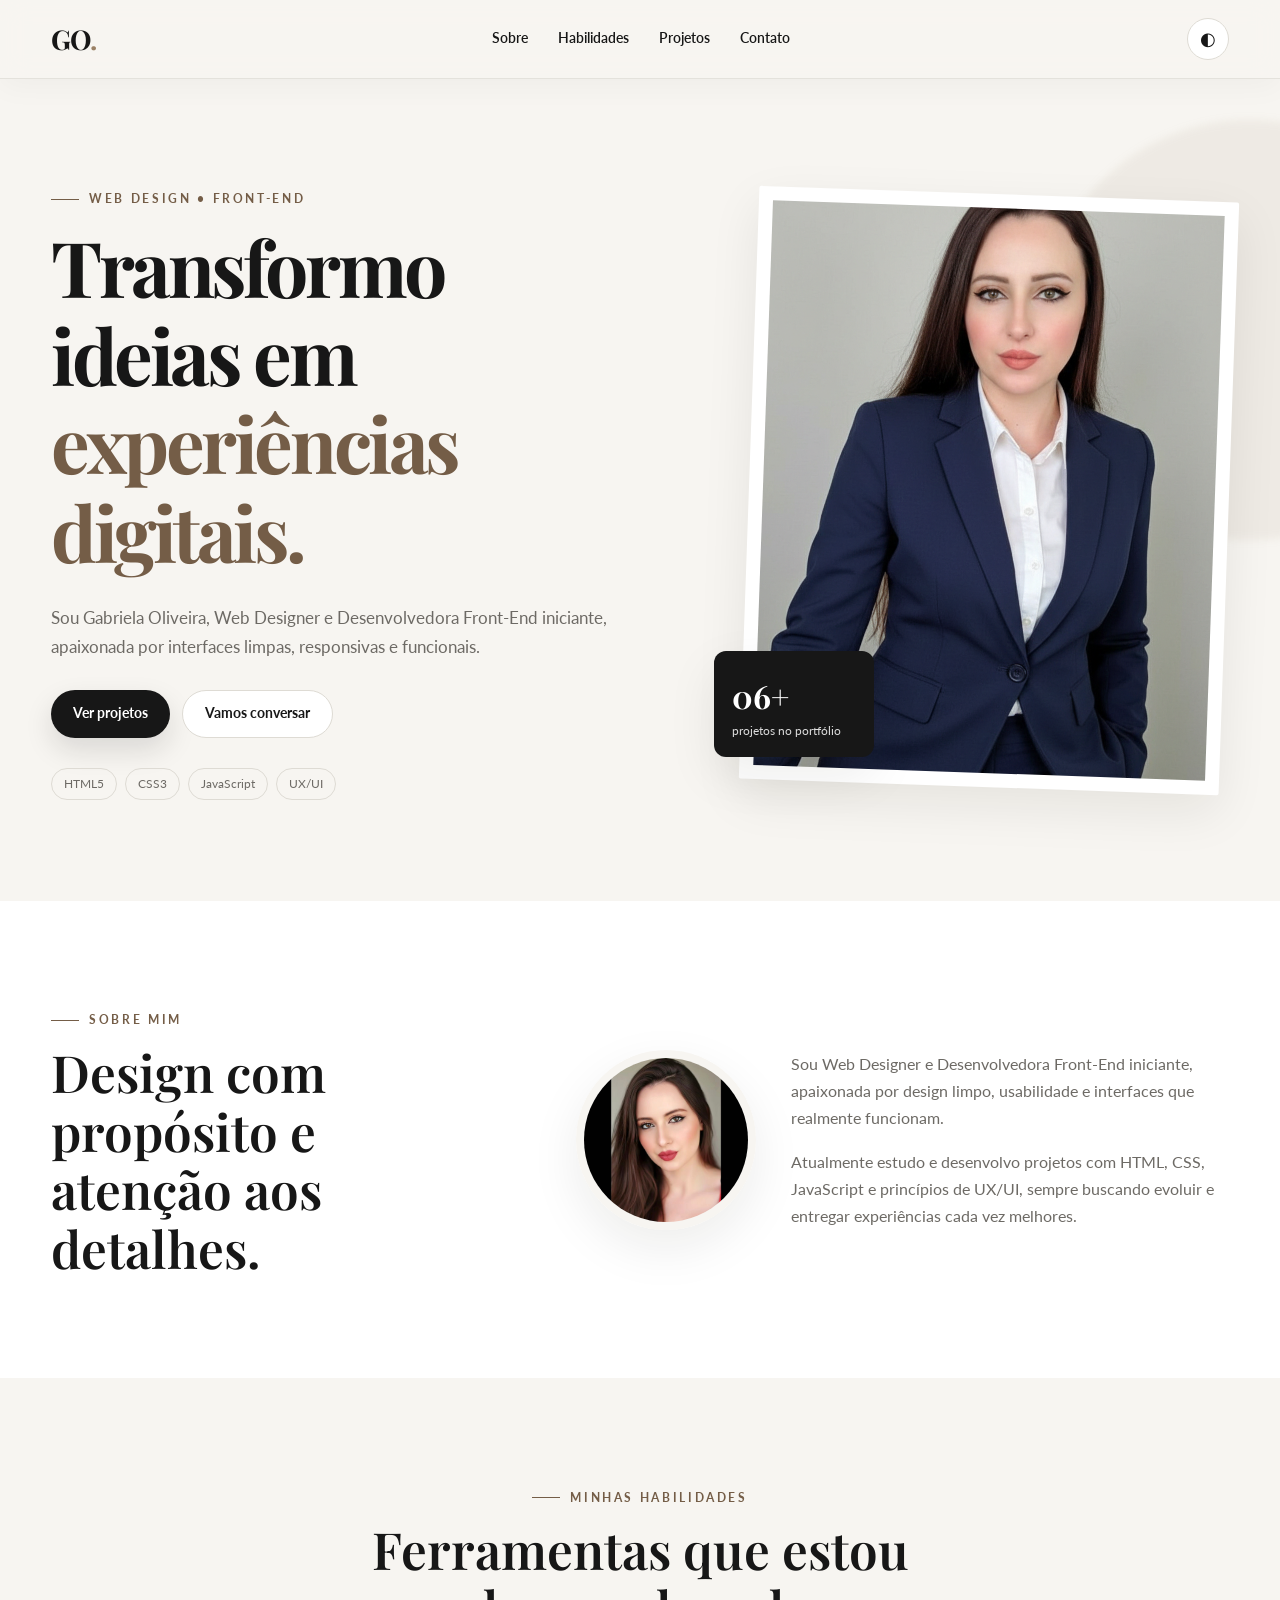
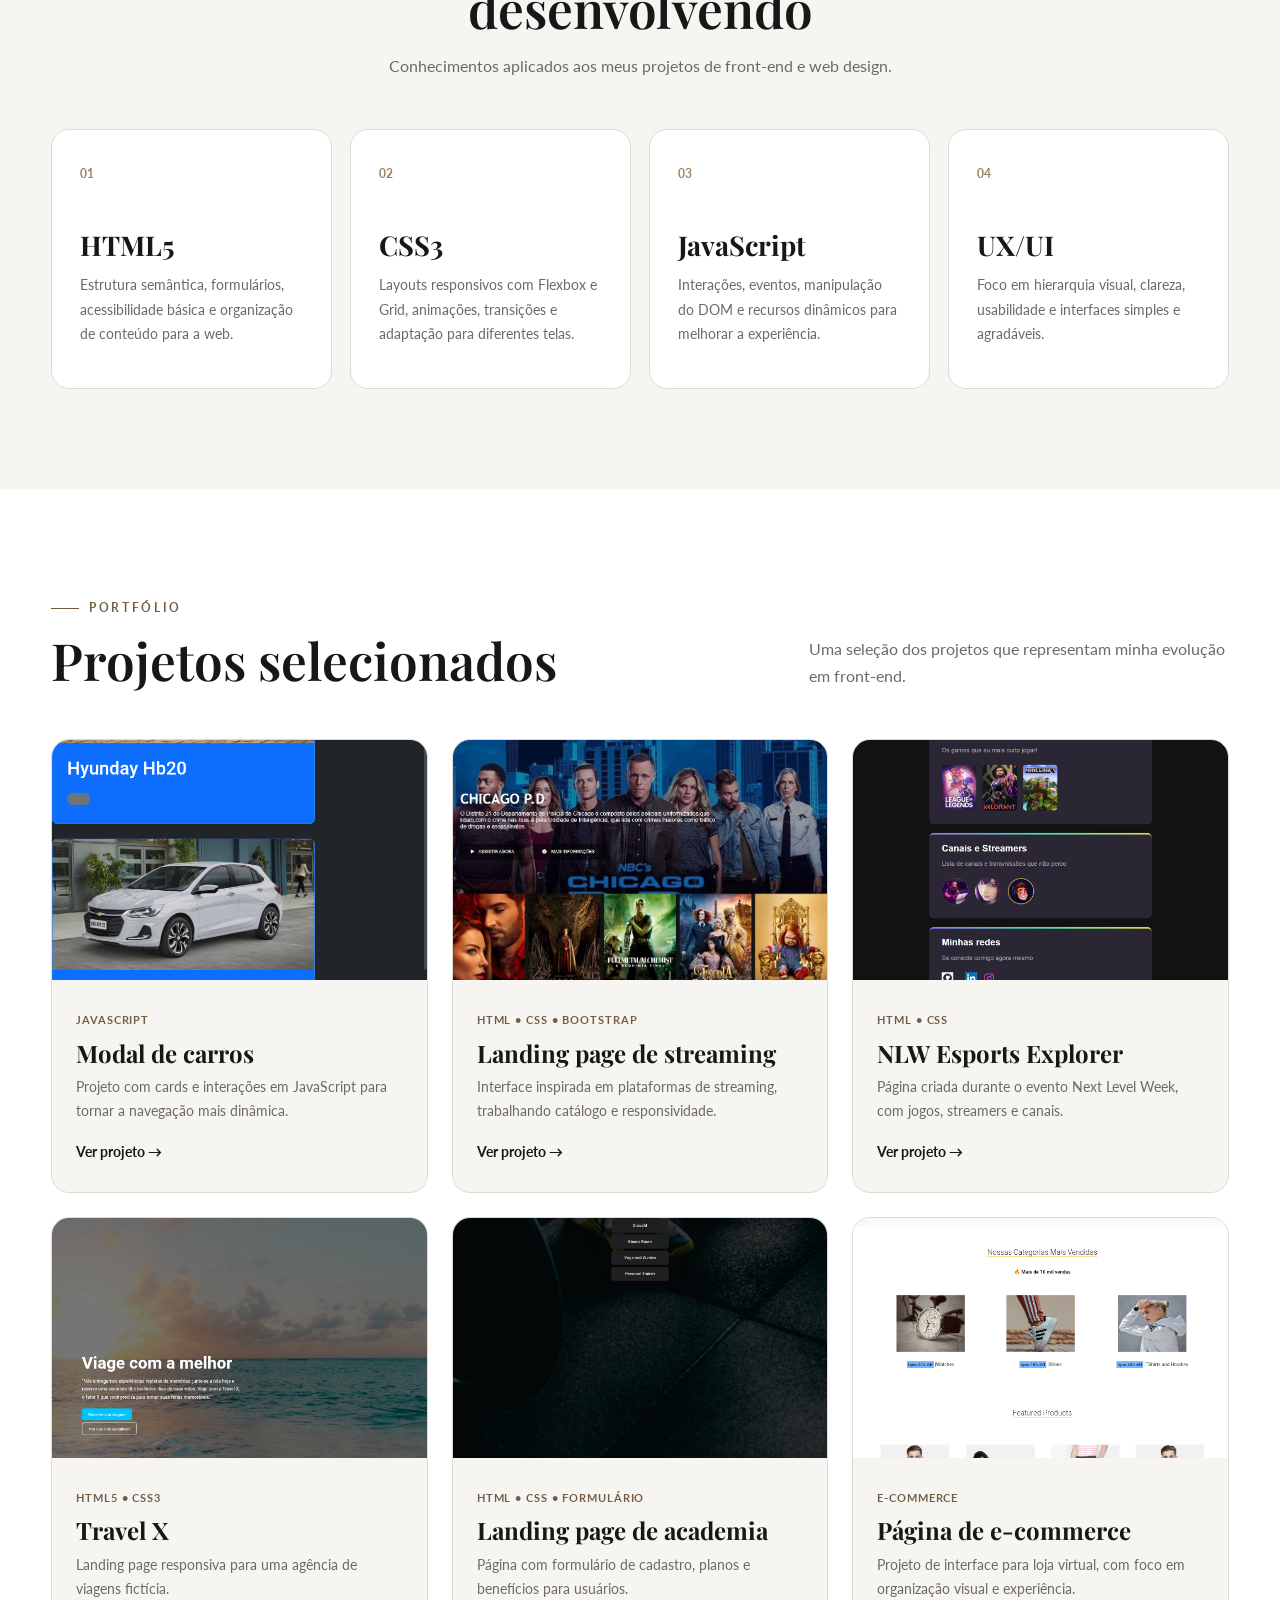
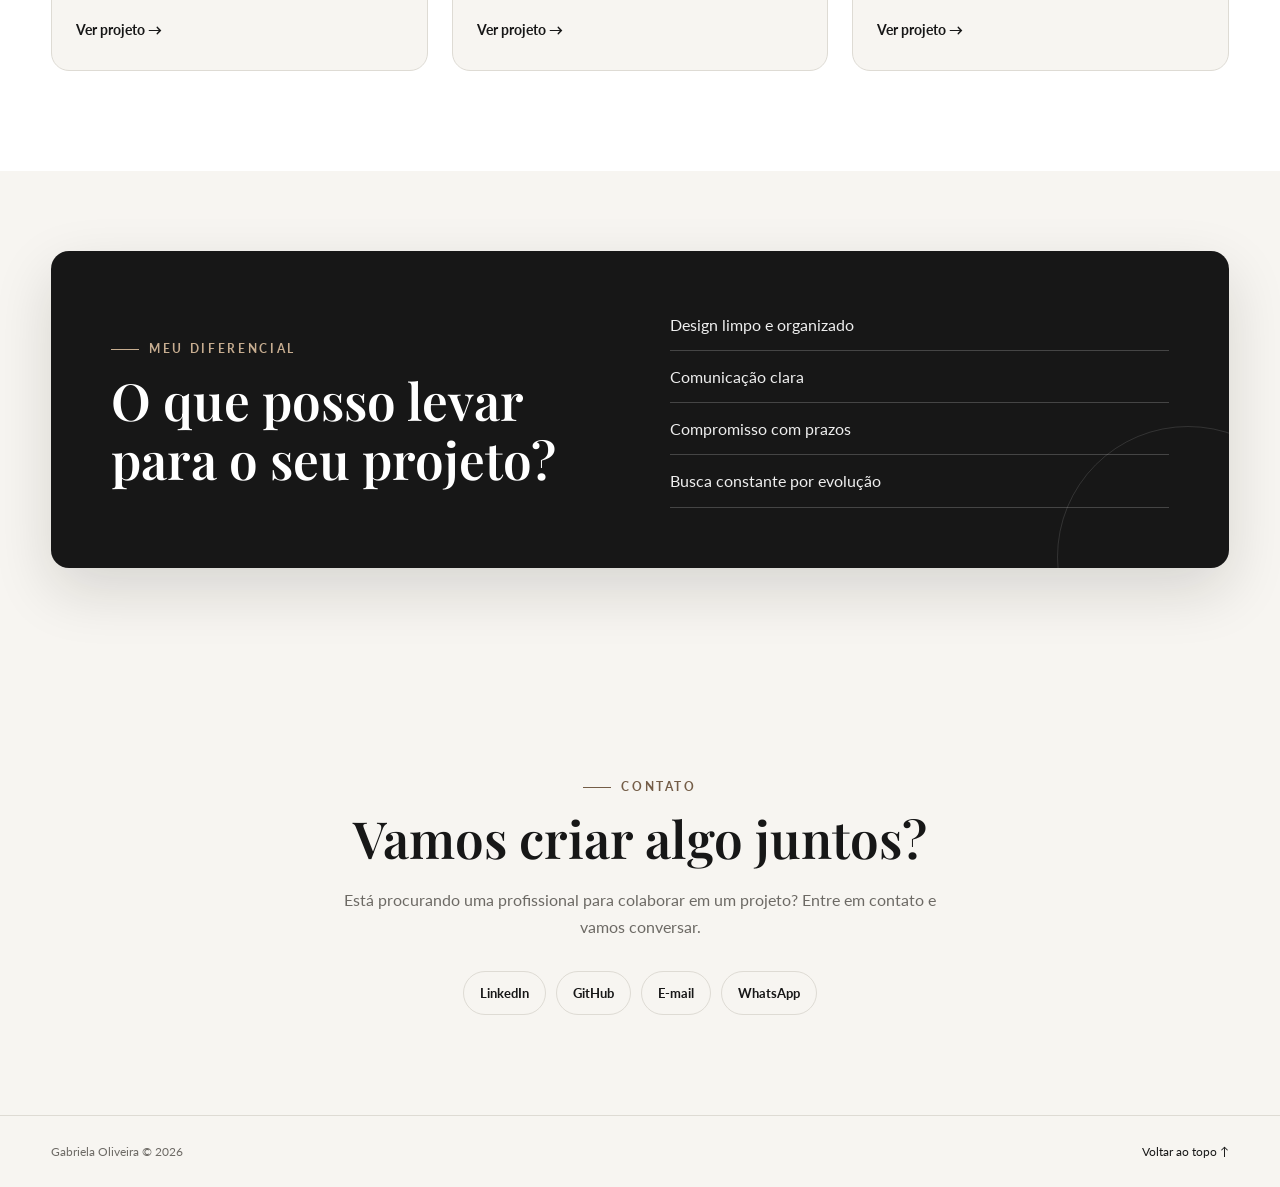
==== index.html @ 7f7e09fd "Add files via upload" ====
<!DOCTYPE html>
<html lang="pt-BR">
<head>
  <meta charset="UTF-8">
  <meta name="viewport" content="width=device-width, initial-scale=1.0">
  <meta name="description" content="Portfólio de Gabriela Oliveira — Web Designer e Desenvolvedora Front-End.">
  <title>Gabriela Oliveira | Web Designer & Front-End</title>

  <link rel="preconnect" href="https://fonts.googleapis.com">
  <link rel="preconnect" href="https://fonts.gstatic.com" crossorigin>
  <link href="https://fonts.googleapis.com/css2?family=Lato:wght@300;400;500;600;700&family=Playfair+Display:wght@500;600;700&display=swap" rel="stylesheet">

  <link rel="stylesheet" href="style_final.css">
</head>

<body>
  <header class="header">
    <div class="container nav-wrapper">
      <a class="logo" href="#inicio" aria-label="Gabriela Oliveira - início">GO<span>.</span></a>

      <nav class="nav" aria-label="Navegação principal">
        <a href="#sobre">Sobre</a>
        <a href="#habilidades">Habilidades</a>
        <a href="#projetos">Projetos</a>
        <a href="#contato">Contato</a>
      </nav>

      <button class="theme-toggle" id="themeToggle" type="button" aria-label="Ativar modo escuro" title="Alternar tema">
        ◐
      </button>
    </div>
  </header>

  <main id="inicio">
    <section class="hero section">
      <div class="container hero-grid">
        <div class="hero-content">
          <p class="eyebrow">WEB DESIGN • FRONT-END</p>
          <h1>Transformo ideias em <span>experiências digitais.</span></h1>
          <p class="hero-description">
            Sou Gabriela Oliveira, Web Designer e Desenvolvedora Front-End iniciante,
            apaixonada por interfaces limpas, responsivas e funcionais.
          </p>

          <div class="hero-actions">
            <a class="button button-primary" href="#projetos">Ver projetos</a>
            <a class="button button-secondary" href="#contato">Vamos conversar</a>
          </div>

          <div class="hero-tags" aria-label="Tecnologias">
            <span>HTML5</span>
            <span>CSS3</span>
            <span>JavaScript</span>
            <span>UX/UI</span>
          </div>
        </div>

        <div class="hero-visual">
          <div class="portrait-frame">
            <img src="src/minhaimagem.png" alt="Gabriela Oliveira" class="hero-photo" loading="eager">
          </div>
          <div class="floating-card">
            <strong>06+</strong>
            <span>projetos no portfólio</span>
          </div>
        </div>
      </div>
    </section>

    <section class="section about" id="sobre">
      <div class="container about-grid">
        <div class="section-heading">
          <p class="eyebrow">SOBRE MIM</p>
          <h2>Design com propósito e atenção aos detalhes.</h2>
        </div>

        <div class="about-content">
          <img src="src/IMG_20260703_221504.jpg" class="profile-photo" alt="Gabriela Oliveira" loading="lazy">
          <div>
            <p>
              Sou Web Designer e Desenvolvedora Front-End iniciante, apaixonada por
              design limpo, usabilidade e interfaces que realmente funcionam.
            </p>
            <p>
              Atualmente estudo e desenvolvo projetos com HTML, CSS, JavaScript e
              princípios de UX/UI, sempre buscando evoluir e entregar experiências
              cada vez melhores.
            </p>
          </div>
        </div>
      </div>
    </section>

    <section class="section skills" id="habilidades">
      <div class="container">
        <div class="section-heading centered">
          <p class="eyebrow">MINHAS HABILIDADES</p>
          <h2>Ferramentas que estou desenvolvendo</h2>
          <p>Conhecimentos aplicados aos meus projetos de front-end e web design.</p>
        </div>

        <div class="skills-grid">
          <article class="skill-card">
            <span class="skill-number">01</span>
            <h3>HTML5</h3>
            <p>Estrutura semântica, formulários, acessibilidade básica e organização de conteúdo para a web.</p>
          </article>

          <article class="skill-card">
            <span class="skill-number">02</span>
            <h3>CSS3</h3>
            <p>Layouts responsivos com Flexbox e Grid, animações, transições e adaptação para diferentes telas.</p>
          </article>

          <article class="skill-card">
            <span class="skill-number">03</span>
            <h3>JavaScript</h3>
            <p>Interações, eventos, manipulação do DOM e recursos dinâmicos para melhorar a experiência.</p>
          </article>

          <article class="skill-card">
            <span class="skill-number">04</span>
            <h3>UX/UI</h3>
            <p>Foco em hierarquia visual, clareza, usabilidade e interfaces simples e agradáveis.</p>
          </article>
        </div>
      </div>
    </section>

    <section class="section projects" id="projetos">
      <div class="container">
        <div class="section-heading projects-heading">
          <div>
            <p class="eyebrow">PORTFÓLIO</p>
            <h2>Projetos selecionados</h2>
          </div>
          <p>Uma seleção dos projetos que representam minha evolução em front-end.</p>
        </div>

        <div class="projects-grid">
          <article class="project-card">
            <img src="src/Gallery_1770835090749.png" alt="Projeto modal de carros">
            <div class="project-content">
              <span>JavaScript</span>
              <h3>Modal de carros</h3>
              <p>Projeto com cards e interações em JavaScript para tornar a navegação mais dinâmica.</p>
              <a href="#" class="project-link">Ver projeto →</a>
            </div>
          </article>

          <article class="project-card">
            <img src="src/212792356-11407a22-7e9b-4699-93a1-f3133e4e27be.jpeg" alt="Projeto inspirado na interface da Netflix">
            <div class="project-content">
              <span>HTML • CSS • Bootstrap</span>
              <h3>Landing page de streaming</h3>
              <p>Interface inspirada em plataformas de streaming, trabalhando catálogo e responsividade.</p>
              <a href="#" class="project-link">Ver projeto →</a>
            </div>
          </article>

          <article class="project-card">
            <img src="src/preview.png" alt="Projeto NLW Esports Explorer">
            <div class="project-content">
              <span>HTML • CSS</span>
              <h3>NLW Esports Explorer</h3>
              <p>Página criada durante o evento Next Level Week, com jogos, streamers e canais.</p>
              <a href="https://gabi-oli.github.io/nlw-esports-explorer/" target="_blank" rel="noopener noreferrer" class="project-link">Ver projeto →</a>
            </div>
          </article>

          <article class="project-card">
            <img src="src/Imagens/Preview.png" alt="Projeto Travel X">
            <div class="project-content">
              <span>HTML5 • CSS3</span>
              <h3>Travel X</h3>
              <p>Landing page responsiva para uma agência de viagens fictícia.</p>
              <a href="#" target="_blank" rel="noopener noreferrer" class="project-link">Ver projeto →</a>
            </div>
          </article>

          <article class="project-card">
            <img src="src/Imagens/Gym.png" alt="Projeto de academia">
            <div class="project-content">
              <span>HTML • CSS • Formulário</span>
              <h3>Landing page de academia</h3>
              <p>Página com formulário de cadastro, planos e benefícios para usuários.</p>
              <a href="https://gabi-oli.github.io/Formul-rio---Gym/" target="_blank" rel="noopener noreferrer" class="project-link">Ver projeto →</a>
            </div>
          </article>

          <article class="project-card">
            <img src="src/preview2.jpg.png" alt="Projeto de e-commerce">
            <div class="project-content">
              <span>E-commerce</span>
              <h3>Página de e-commerce</h3>
              <p>Projeto de interface para loja virtual, com foco em organização visual e experiência.</p>
              <a href="https://gabi-oli.github.io/Site-de-E-commerce-/" target="_blank" rel="noopener noreferrer" class="project-link">Ver projeto →</a>
            </div>
          </article>
        </div>
      </div>
    </section>

    <section class="section differential">
      <div class="container differential-box">
        <div>
          <p class="eyebrow">MEU DIFERENCIAL</p>
          <h2>O que posso levar para o seu projeto?</h2>
        </div>

        <ul>
          <li>Design limpo e organizado</li>
          <li>Comunicação clara</li>
          <li>Compromisso com prazos</li>
          <li>Busca constante por evolução</li>
        </ul>
      </div>
    </section>

    <section class="section contact" id="contato">
      <div class="container contact-box">
        <p class="eyebrow">CONTATO</p>
        <h2>Vamos criar algo juntos?</h2>
        <p>
          Está procurando uma profissional para colaborar em um projeto?
          Entre em contato e vamos conversar.
        </p>

        <div class="socials">
          <a href="https://br.linkedin.com/in/gabriela-oliveira-b314ba21" target="_blank" rel="noopener noreferrer">LinkedIn</a>
          <a href="https://github.com/Gabi-Oli" target="_blank" rel="noopener noreferrer">GitHub</a>
          <a href="mailto:gabioli_girl@outlook.com">E-mail</a>
          <a href="https://wa.me/qr/G7TUWSSTXCL7K1" target="_blank" rel="noopener noreferrer">WhatsApp</a>
        </div>
      </div>
    </section>
  </main>

  <footer class="footer">
    <div class="container footer-content">
      <p>Gabriela Oliveira © 2026</p>
      <a href="#inicio">Voltar ao topo ↑</a>
    </div>
  </footer>

  <script>
    const themeToggle = document.getElementById("themeToggle");

    themeToggle.addEventListener("click", () => {
      document.body.classList.toggle("dark-mode");
      themeToggle.textContent = document.body.classList.contains("dark-mode") ? "☀" : "◐";
    });
  </script>
</body>
</html>
---- style_final.css ----
@import url('https://fonts.googleapis.com/css2?family=Lato:wght@300;400;500;600;700&family=Playfair+Display:wght@500;600;700&display=swap');

:root {
  --bg: #f7f5f1;
  --surface: #ffffff;
  --text: #171717;
  --muted: #6d6a65;
  --line: #dedbd4;
  --accent: #9a8065;
  --accent-dark: #745d47;
  --shadow: 0 18px 50px rgba(25, 20, 15, .08);
  --radius: 18px;
  --container: 1180px;
}

* {
  box-sizing: border-box;
  margin: 0;
  padding: 0;
}

html {
  scroll-behavior: smooth;
}

body {
  background: var(--bg);
  color: var(--text);
  font-family: "Lato", sans-serif;
  line-height: 1.7;
  overflow-x: hidden;
  transition: background .3s ease, color .3s ease;
}

img {
  display: block;
  max-width: 100%;
}

a {
  color: inherit;
}

button,
a {
  -webkit-tap-highlight-color: transparent;
}

.container {
  width: min(92%, var(--container));
  margin-inline: auto;
}

.section {
  padding: 100px 0;
}

.eyebrow {
  color: var(--accent-dark);
  font-size: .75rem;
  font-weight: 700;
  letter-spacing: .22em;
  margin-bottom: 12px;
}

h1,
h2,
h3 {
  font-family: "Playfair Display", serif;
  line-height: 1.15;
}

h2 {
  font-size: clamp(2rem, 4vw, 3.3rem);
  font-weight: 600;
}

p {
  color: var(--muted);
}

.header {
  position: sticky;
  top: 0;
  z-index: 1000;
  background: rgba(247, 245, 241, .88);
  backdrop-filter: blur(14px);
  border-bottom: 1px solid rgba(222, 219, 212, .75);
}

.nav-wrapper {
  min-height: 78px;
  display: flex;
  align-items: center;
  justify-content: space-between;
  gap: 30px;
}

.logo {
  font-family: "Playfair Display", serif;
  font-size: 1.7rem;
  font-weight: 700;
  text-decoration: none;
  letter-spacing: -.04em;
}

.logo span {
  color: var(--accent);
}

.nav {
  display: flex;
  align-items: center;
  justify-content: center;
  gap: 30px;
}

.nav a {
  text-decoration: none;
  color: var(--text);
  font-size: .85rem;
  font-weight: 600;
  transition: color .2s ease;
}

.nav a:hover {
  color: var(--accent-dark);
}

.theme-toggle {
  width: 42px;
  height: 42px;
  border: 1px solid var(--line);
  border-radius: 50%;
  background: var(--surface);
  color: var(--text);
  cursor: pointer;
  font-size: 1.1rem;
}

.hero {
  min-height: calc(100vh - 78px);
  display: grid;
  align-items: center;
}

.hero-grid {
  display: grid;
  grid-template-columns: 1.05fr .95fr;
  align-items: center;
  gap: 80px;
}

.hero-content h1 {
  max-width: 760px;
  font-size: clamp(3rem, 6vw, 5.7rem);
  letter-spacing: -.045em;
}

.hero-content h1 span {
  color: var(--accent-dark);
}

.hero-description {
  max-width: 620px;
  margin: 28px 0;
  font-size: 1.08rem;
}

.hero-actions {
  display: flex;
  flex-wrap: wrap;
  gap: 12px;
}

.button {
  display: inline-flex;
  align-items: center;
  justify-content: center;
  min-height: 48px;
  padding: 0 22px;
  border-radius: 999px;
  text-decoration: none;
  font-size: .85rem;
  font-weight: 700;
  transition: transform .2s ease, background .2s ease;
}

.button:hover {
  transform: translateY(-2px);
}

.button-primary {
  background: var(--text);
  color: #fff;
}

.button-secondary {
  border: 1px solid var(--line);
  background: var(--surface);
}

.hero-tags {
  display: flex;
  flex-wrap: wrap;
  gap: 8px;
  margin-top: 30px;
}

.hero-tags span {
  border: 1px solid var(--line);
  border-radius: 999px;
  padding: 5px 12px;
  color: var(--muted);
  font-size: .75rem;
}

.hero-visual {
  position: relative;
  width: min(100%, 480px);
  justify-self: end;
}

.portrait-frame {
  position: relative;
  padding: 14px;
  background: var(--surface);
  box-shadow: var(--shadow);
  transform: rotate(2deg);
}

.hero-photo {
  width: 100%;
  aspect-ratio: 4 / 5;
  object-fit: cover;
}

.floating-card {
  position: absolute;
  left: -35px;
  bottom: 30px;
  width: 160px;
  padding: 18px;
  background: var(--text);
  color: #fff;
  box-shadow: var(--shadow);
}

.floating-card strong,
.floating-card span {
  display: block;
}

.floating-card strong {
  font-family: "Playfair Display", serif;
  font-size: 2rem;
}

.floating-card span {
  color: #ddd;
  font-size: .75rem;
  line-height: 1.3;
}

.about {
  background: var(--surface);
}

.about-grid {
  display: grid;
  grid-template-columns: .8fr 1.2fr;
  gap: 90px;
  align-items: center;
}

.about-content {
  display: grid;
  grid-template-columns: 180px 1fr;
  gap: 35px;
  align-items: center;
}

.profile-photo {
  width: 180px;
  aspect-ratio: 1;
  object-fit: cover;
  border-radius: 50%;
  border: 8px solid var(--bg);
  box-shadow: var(--shadow);
}

.about-content p + p {
  margin-top: 16px;
}

.centered {
  text-align: center;
  max-width: 700px;
  margin: 0 auto 50px;
}

.centered > p:last-child {
  margin-top: 14px;
}

.skills-grid {
  display: grid;
  grid-template-columns: repeat(4, 1fr);
  gap: 18px;
}

.skill-card {
  min-height: 260px;
  padding: 28px;
  background: var(--surface);
  border: 1px solid var(--line);
  border-radius: var(--radius);
  transition: transform .25s ease, box-shadow .25s ease;
}

.skill-card:hover {
  transform: translateY(-6px);
  box-shadow: var(--shadow);
}

.skill-number {
  color: var(--accent);
  font-size: .75rem;
  font-weight: 700;
}

.skill-card h3 {
  margin: 45px 0 12px;
  font-size: 1.7rem;
}

.skill-card p {
  font-size: .9rem;
}

.projects {
  background: var(--surface);
}

.projects-heading {
  display: flex;
  align-items: end;
  justify-content: space-between;
  gap: 40px;
  margin-bottom: 50px;
}

.projects-heading > p {
  max-width: 420px;
}

.projects-grid {
  display: grid;
  grid-template-columns: repeat(3, 1fr);
  gap: 24px;
}

.project-card {
  overflow: hidden;
  background: var(--bg);
  border: 1px solid var(--line);
  border-radius: var(--radius);
  transition: transform .25s ease, box-shadow .25s ease;
}

.project-card:hover {
  transform: translateY(-7px);
  box-shadow: var(--shadow);
}

.project-card > img {
  width: 100%;
  height: 240px;
  object-fit: cover;
}

.project-content {
  padding: 24px;
}

.project-content > span {
  color: var(--accent-dark);
  font-size: .7rem;
  font-weight: 700;
  letter-spacing: .08em;
  text-transform: uppercase;
}

.project-content h3 {
  margin: 8px 0;
  font-size: 1.5rem;
}

.project-content p {
  font-size: .88rem;
}

.project-link {
  display: inline-block;
  margin-top: 18px;
  color: var(--text);
  font-size: .85rem;
  font-weight: 700;
  text-decoration: none;
}

.differential {
  padding-top: 80px;
}

.differential-box {
  display: grid;
  grid-template-columns: 1fr 1fr;
  gap: 60px;
  align-items: center;
  padding: 60px;
  background: var(--text);
  color: #fff;
  border-radius: var(--radius);
}

.differential-box h2 {
  max-width: 550px;
}

.differential-box .eyebrow {
  color: #c7ad90;
}

.differential-box ul {
  list-style: none;
  display: grid;
  gap: 12px;
}

.differential-box li {
  padding-bottom: 12px;
  border-bottom: 1px solid rgba(255,255,255,.2);
  color: #eee;
}

.contact {
  text-align: center;
}

.contact-box {
  max-width: 760px;
}

.contact-box h2 {
  margin-bottom: 18px;
}

.contact-box > p:not(.eyebrow) {
  max-width: 600px;
  margin: 0 auto;
}

.socials {
  display: flex;
  justify-content: center;
  flex-wrap: wrap;
  gap: 10px;
  margin-top: 30px;
}

.socials a {
  padding: 10px 16px;
  border: 1px solid var(--line);
  border-radius: 999px;
  text-decoration: none;
  font-size: .82rem;
  font-weight: 700;
  transition: background .2s ease, color .2s ease;
}

.socials a:hover {
  background: var(--text);
  color: #fff;
}

.footer {
  border-top: 1px solid var(--line);
  padding: 25px 0;
}

.footer-content {
  display: flex;
  justify-content: space-between;
  gap: 20px;
}

.footer p,
.footer a {
  font-size: .78rem;
}

.footer a {
  text-decoration: none;
}

.dark-mode {
  --bg: #11110f;
  --surface: #1a1916;
  --text: #f5f2eb;
  --muted: #b5b0a7;
  --line: #34312b;
  --accent: #c4a789;
  --accent-dark: #d1b89b;
  --shadow: 0 18px 50px rgba(0,0,0,.25);
}

.dark-mode .header {
  background: rgba(17, 17, 15, .88);
}

.dark-mode .button-primary {
  background: #f5f2eb;
  color: #111;
}

.dark-mode .floating-card {
  background: #f5f2eb;
  color: #111;
}

.dark-mode .floating-card span {
  color: #555;
}

@media (max-width: 1000px) {
  .hero-grid,
  .about-grid {
    grid-template-columns: 1fr;
    gap: 55px;
  }

  .hero-visual {
    justify-self: center;
    width: min(100%, 420px);
  }

  .skills-grid {
    grid-template-columns: repeat(2, 1fr);
  }

  .projects-grid {
    grid-template-columns: repeat(2, 1fr);
  }

  .about-content {
    max-width: 700px;
  }
}

@media (max-width: 700px) {
  .section {
    padding: 70px 0;
  }

  .nav-wrapper {
    min-height: 70px;
  }

  .nav {
    gap: 14px;
  }

  .nav a {
    font-size: .72rem;
  }

  .theme-toggle {
    display: none;
  }

  .hero {
    min-height: auto;
    padding-top: 70px;
  }

  .hero-content h1 {
    font-size: clamp(2.7rem, 12vw, 4.2rem);
  }

  .hero-description {
    font-size: 1rem;
  }

  .floating-card {
    left: 8px;
    bottom: 20px;
  }

  .about-content {
    grid-template-columns: 1fr;
    text-align: center;
  }

  .profile-photo {
    margin: 0 auto;
  }

  .skills-grid,
  .projects-grid {
    grid-template-columns: 1fr;
  }

  .projects-heading {
    display: block;
  }

  .projects-heading > p {
    margin-top: 16px;
  }

  .project-card > img {
    height: 220px;
  }

  .differential-box {
    grid-template-columns: 1fr;
    padding: 35px 25px;
    gap: 35px;
  }
}

@media (max-width: 480px) {
  .container {
    width: min(90%, var(--container));
  }

  .nav {
    gap: 9px;
  }

  .nav a {
    font-size: .68rem;
  }

  .logo {
    font-size: 1.4rem;
  }

  .hero-actions {
    flex-direction: column;
  }

  .button {
    width: 100%;
  }

  .hero-tags {
    justify-content: center;
  }

  .portrait-frame {
    padding: 8px;
  }

  .floating-card {
    width: 135px;
    padding: 14px;
  }

  .floating-card strong {
    font-size: 1.6rem;
  }

  .socials {
    flex-direction: column;
  }

  .socials a {
    width: 100%;
  }

  .footer-content {
    flex-direction: column;
    text-align: center;
  }
}

/* =========================================================
   REFINOS VISUAIS — portfólio
   ========================================================= */

::selection {
  background: var(--accent);
  color: #fff;
}

body {
  -webkit-font-smoothing: antialiased;
  text-rendering: optimizeLegibility;
}

.header {
  box-shadow: 0 8px 30px rgba(20, 18, 15, .035);
}

.nav a {
  position: relative;
  padding: 8px 0;
}

.nav a::after {
  content: "";
  position: absolute;
  left: 0;
  bottom: 0;
  width: 100%;
  height: 1px;
  background: var(--accent-dark);
  transform: scaleX(0);
  transform-origin: right;
  transition: transform .25s ease;
}

.nav a:hover::after,
.nav a:focus-visible::after {
  transform: scaleX(1);
  transform-origin: left;
}

.theme-toggle {
  transition: transform .2s ease, border-color .2s ease, background .2s ease;
}

.theme-toggle:hover {
  transform: rotate(12deg);
  border-color: var(--accent);
}

.hero {
  position: relative;
  overflow: hidden;
}

.hero::before {
  content: "";
  position: absolute;
  width: 420px;
  height: 420px;
  right: -180px;
  top: 5%;
  border-radius: 50%;
  background: rgba(154, 128, 101, .09);
  filter: blur(4px);
  pointer-events: none;
}

.hero-content,
.hero-visual {
  position: relative;
  z-index: 1;
}

.eyebrow {
  display: inline-flex;
  align-items: center;
  gap: 10px;
}

.eyebrow::before {
  content: "";
  width: 28px;
  height: 1px;
  background: currentColor;
}

.button-primary {
  box-shadow: 0 12px 28px rgba(23, 23, 23, .13);
}

.button-secondary:hover {
  border-color: var(--accent);
  background: var(--surface);
}

.hero-tags span {
  transition: border-color .2s ease, color .2s ease, transform .2s ease;
}

.hero-tags span:hover {
  color: var(--accent-dark);
  border-color: var(--accent);
  transform: translateY(-2px);
}

.portrait-frame {
  border-radius: 2px;
  transition: transform .35s ease, box-shadow .35s ease;
}

.portrait-frame:hover {
  transform: rotate(0deg) translateY(-5px);
  box-shadow: 0 24px 65px rgba(25, 20, 15, .13);
}

.floating-card {
  border-radius: 12px;
}

.skill-card,
.project-card {
  position: relative;
}

.skill-card::before,
.project-card::before {
  content: "";
  position: absolute;
  inset: 0;
  border-radius: inherit;
  pointer-events: none;
  opacity: 0;
  box-shadow: inset 0 0 0 1px var(--accent);
  transition: opacity .25s ease;
}

.skill-card:hover::before,
.project-card:hover::before {
  opacity: .35;
}

.project-card > img {
  transition: transform .45s ease;
}

.project-card:hover > img {
  transform: scale(1.025);
}

.project-link {
  position: relative;
}

.project-link::after {
  content: "";
  display: block;
  width: 0;
  height: 1px;
  margin-top: 3px;
  background: currentColor;
  transition: width .25s ease;
}

.project-link:hover::after,
.project-link:focus-visible::after {
  width: 100%;
}

.differential-box {
  position: relative;
  overflow: hidden;
  box-shadow: 0 22px 60px rgba(20, 18, 15, .14);
}

.differential-box::after {
  content: "";
  position: absolute;
  width: 260px;
  height: 260px;
  right: -90px;
  bottom: -120px;
  border: 1px solid rgba(255,255,255,.12);
  border-radius: 50%;
}

.socials a {
  transition: transform .2s ease, background .2s ease, color .2s ease, border-color .2s ease;
}

.socials a:hover {
  transform: translateY(-3px);
  border-color: var(--text);
}

.footer a {
  transition: color .2s ease;
}

.footer a:hover {
  color: var(--accent-dark);
}

a:focus-visible,
button:focus-visible {
  outline: 3px solid rgba(154, 128, 101, .35);
  outline-offset: 4px;
}

@media (prefers-reduced-motion: reduce) {
  html {
    scroll-behavior: auto;
  }

  *,
  *::before,
  *::after {
    animation-duration: .01ms !important;
    animation-iteration-count: 1 !important;
    transition-duration: .01ms !important;
  }
}

@media (max-width: 700px) {
  .hero::before {
    width: 260px;
    height: 260px;
    right: -150px;
  }

  .portrait-frame {
    transform: rotate(1deg);
  }

  .floating-card {
    left: 4px;
  }
}
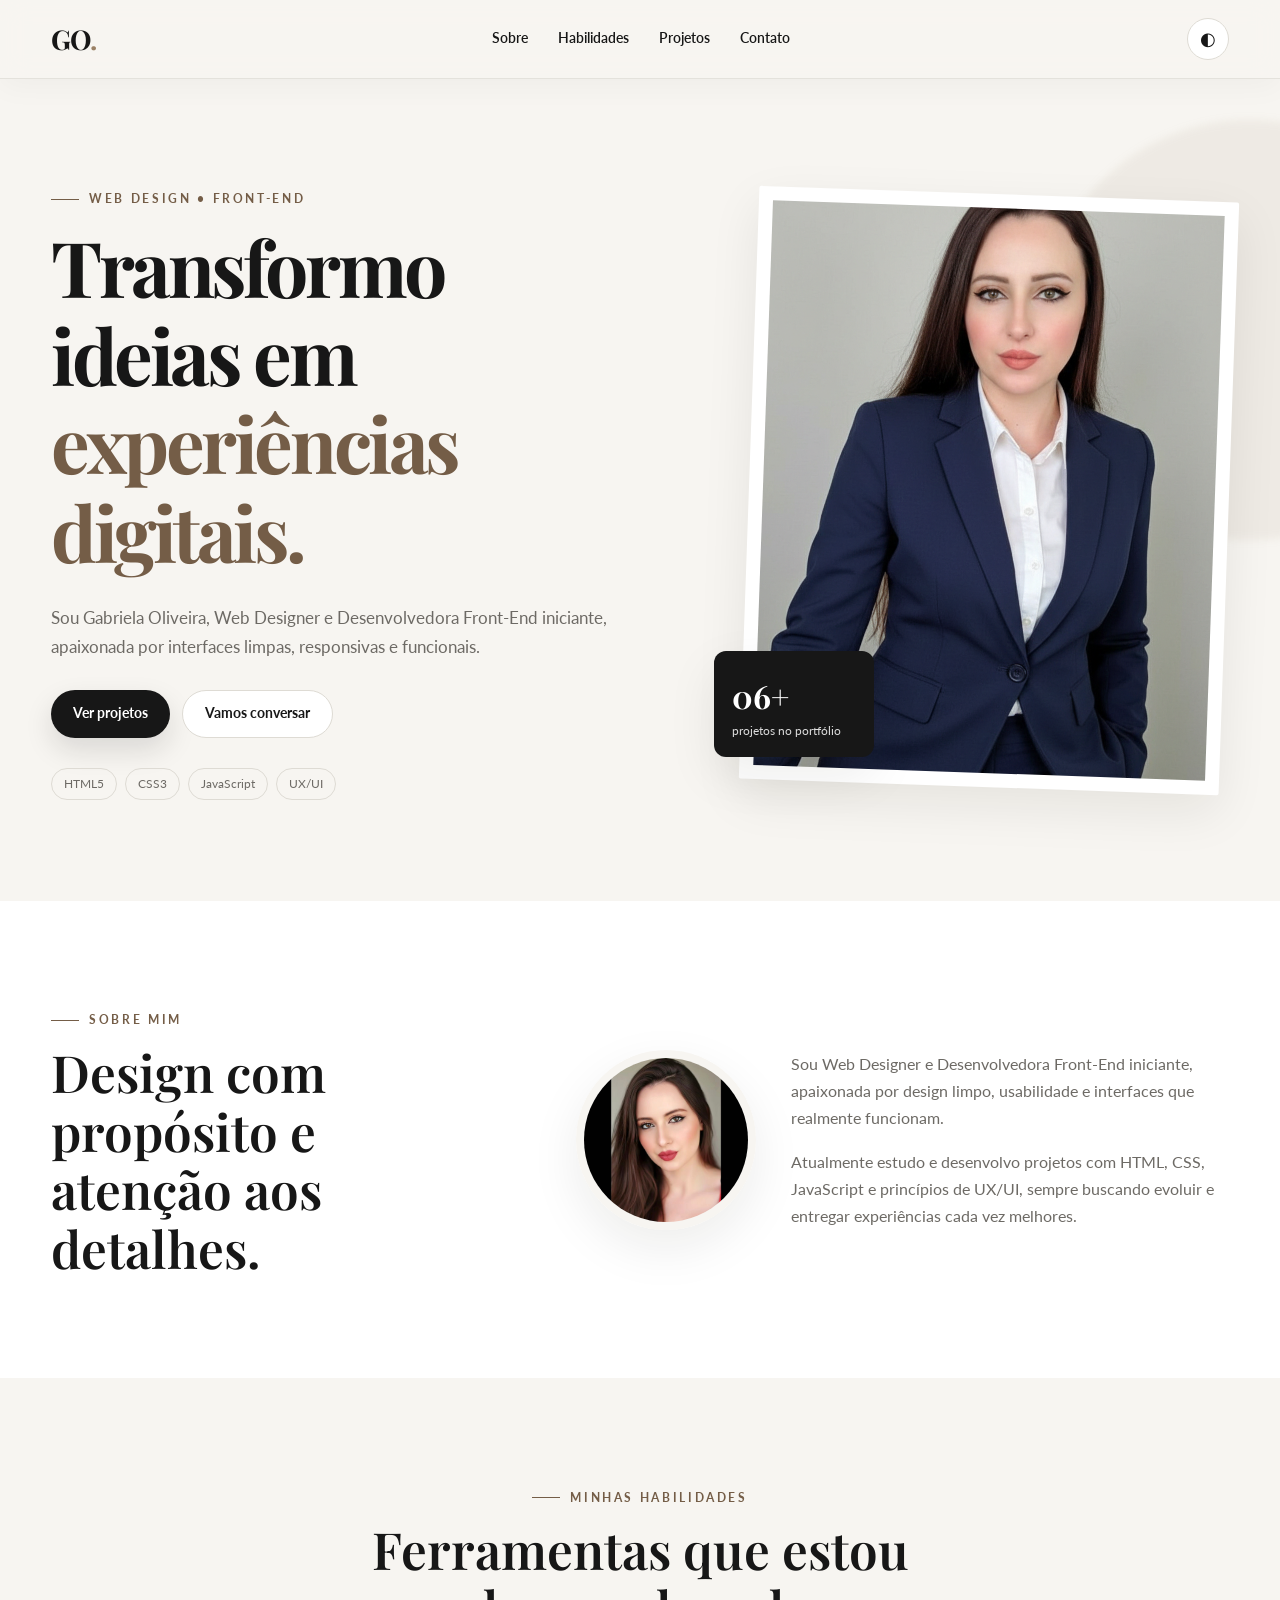
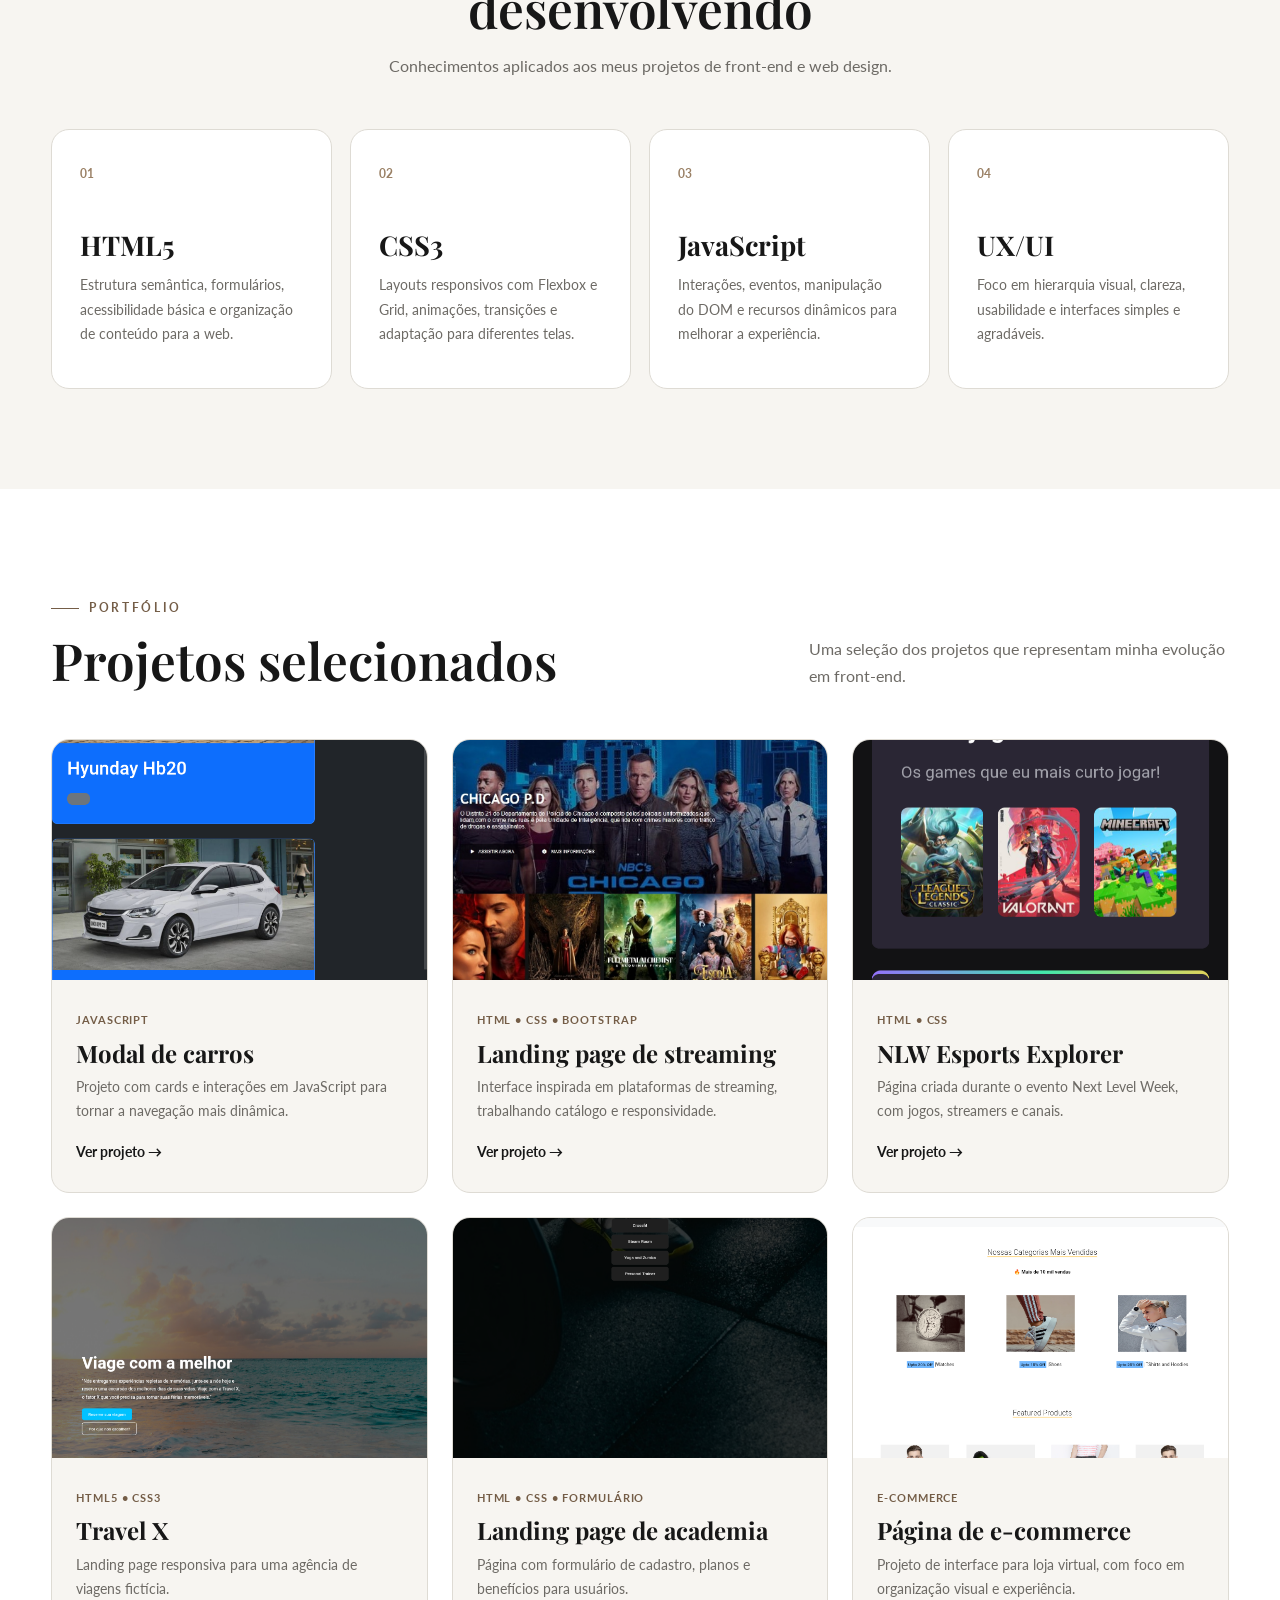
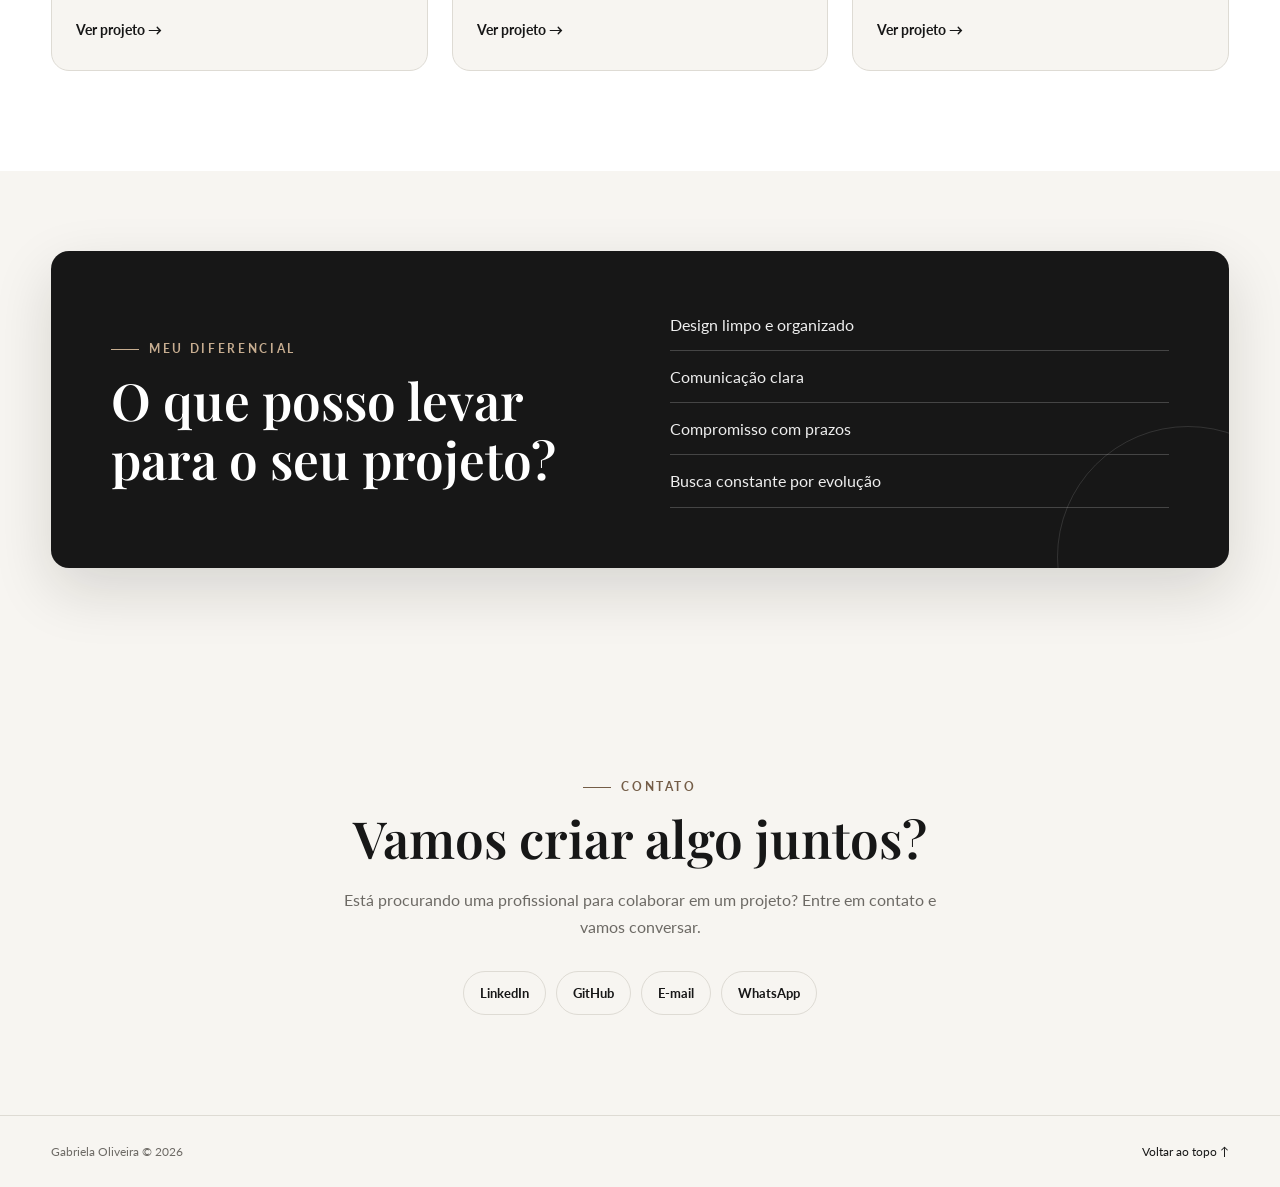
==== commit aa03ca20: "Update project image source in index.html" ====
--- a/index.html
+++ b/index.html
@@ -159,7 +159,7 @@
           </article>
 
           <article class="project-card">
-            <img src="src/preview.png" alt="Projeto NLW Esports Explorer">
+            <img src="src/Previewnlw.png" alt="Projeto NLW Esports Explorer">
             <div class="project-content">
               <span>HTML • CSS</span>
               <h3>NLW Esports Explorer</h3>
@@ -174,7 +174,7 @@
               <span>HTML5 • CSS3</span>
               <h3>Travel X</h3>
               <p>Landing page responsiva para uma agência de viagens fictícia.</p>
-              <a href="#" target="_blank" rel="noopener noreferrer" class="project-link">Ver projeto →</a>
+              <a href=" https://gabi-oli.github.io/Projeto---Ag-ncia-de-viagens-/  " target="_blank" rel="noopener noreferrer" class="project-link">Ver projeto →</a>
             </div>
           </article>
 
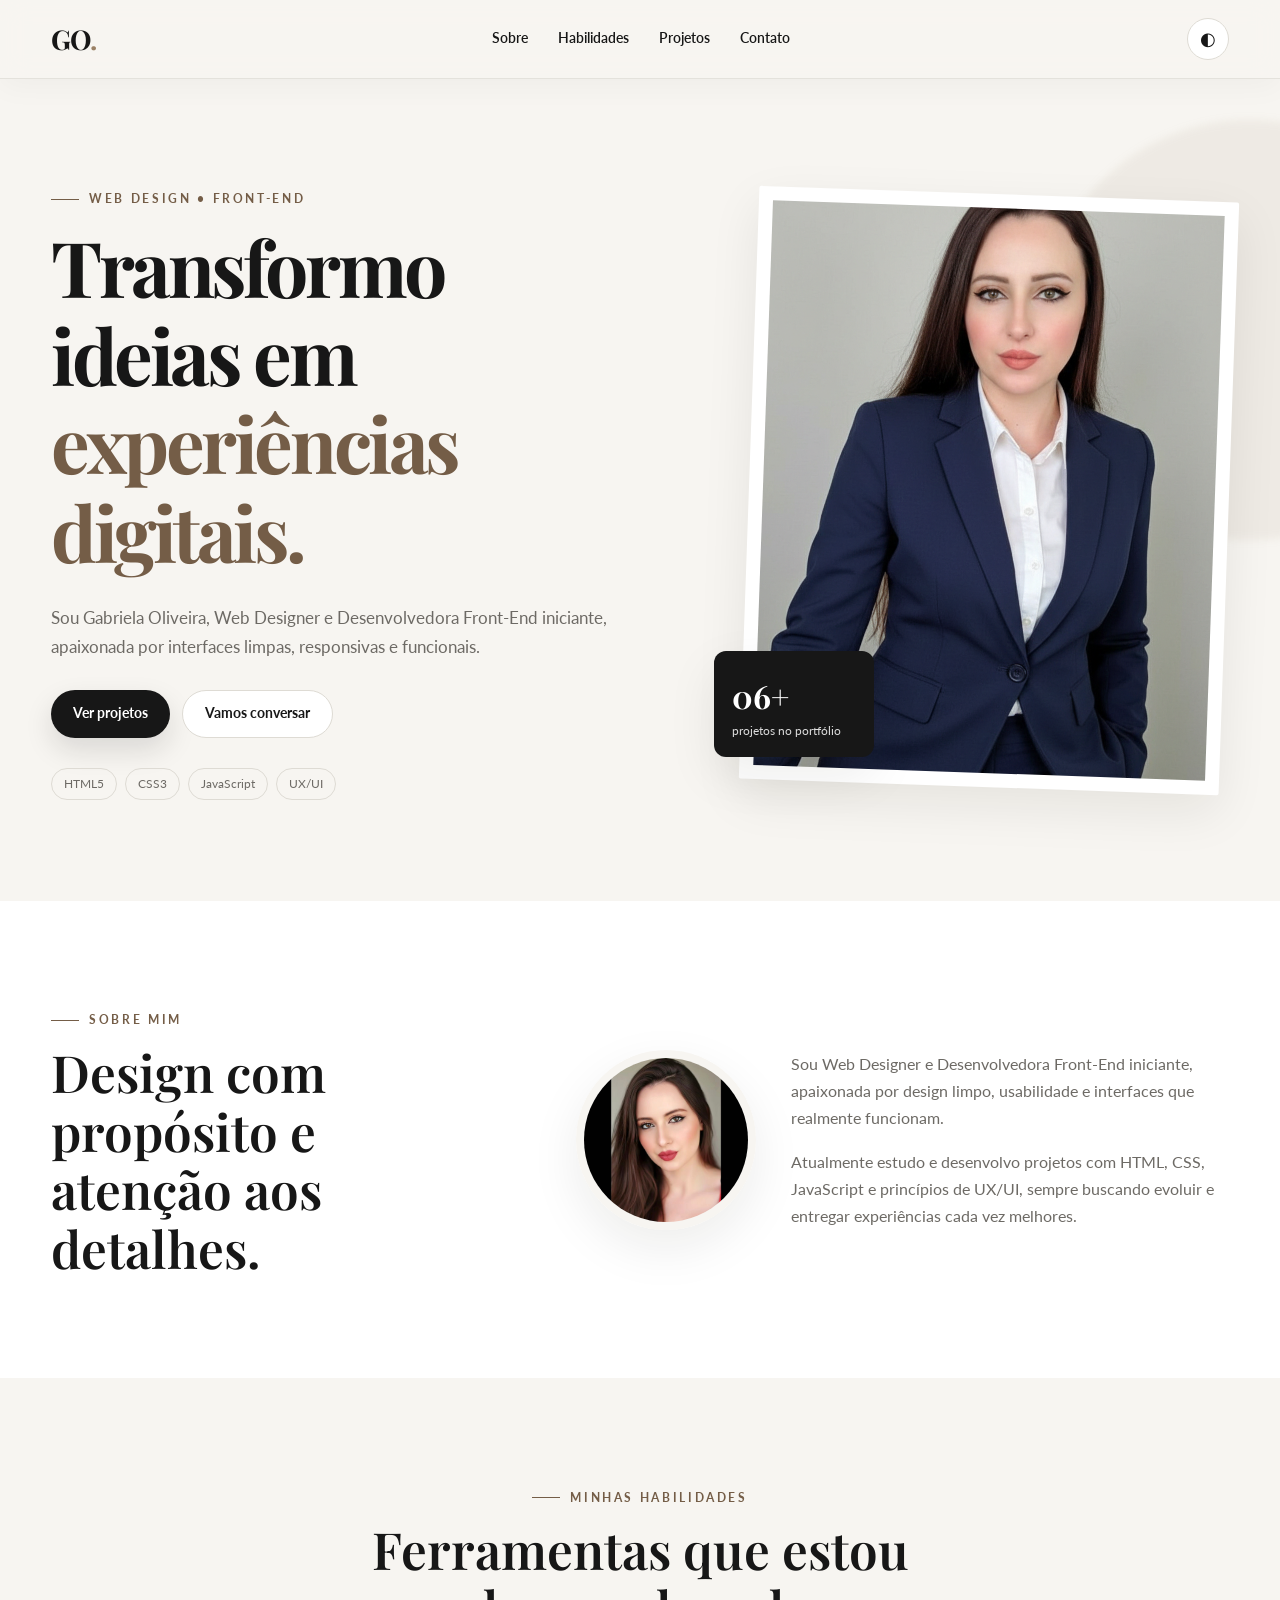
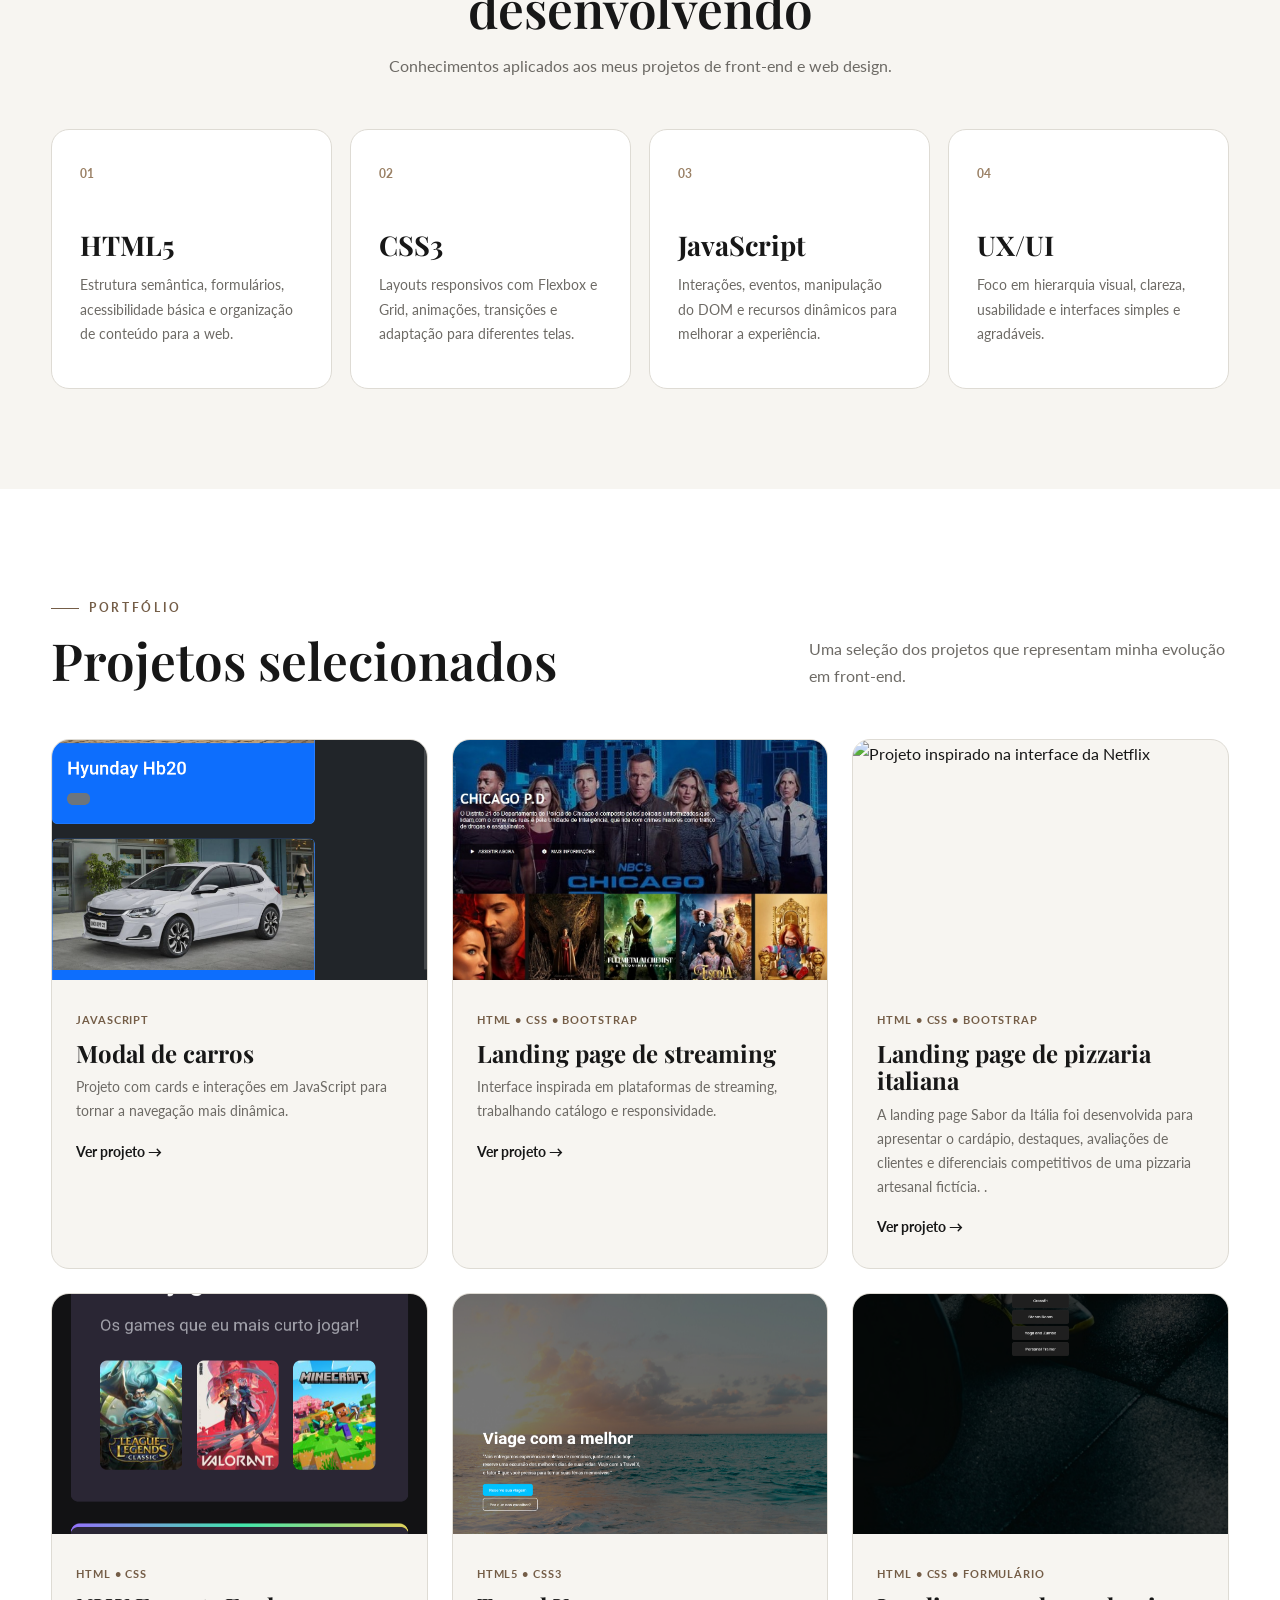
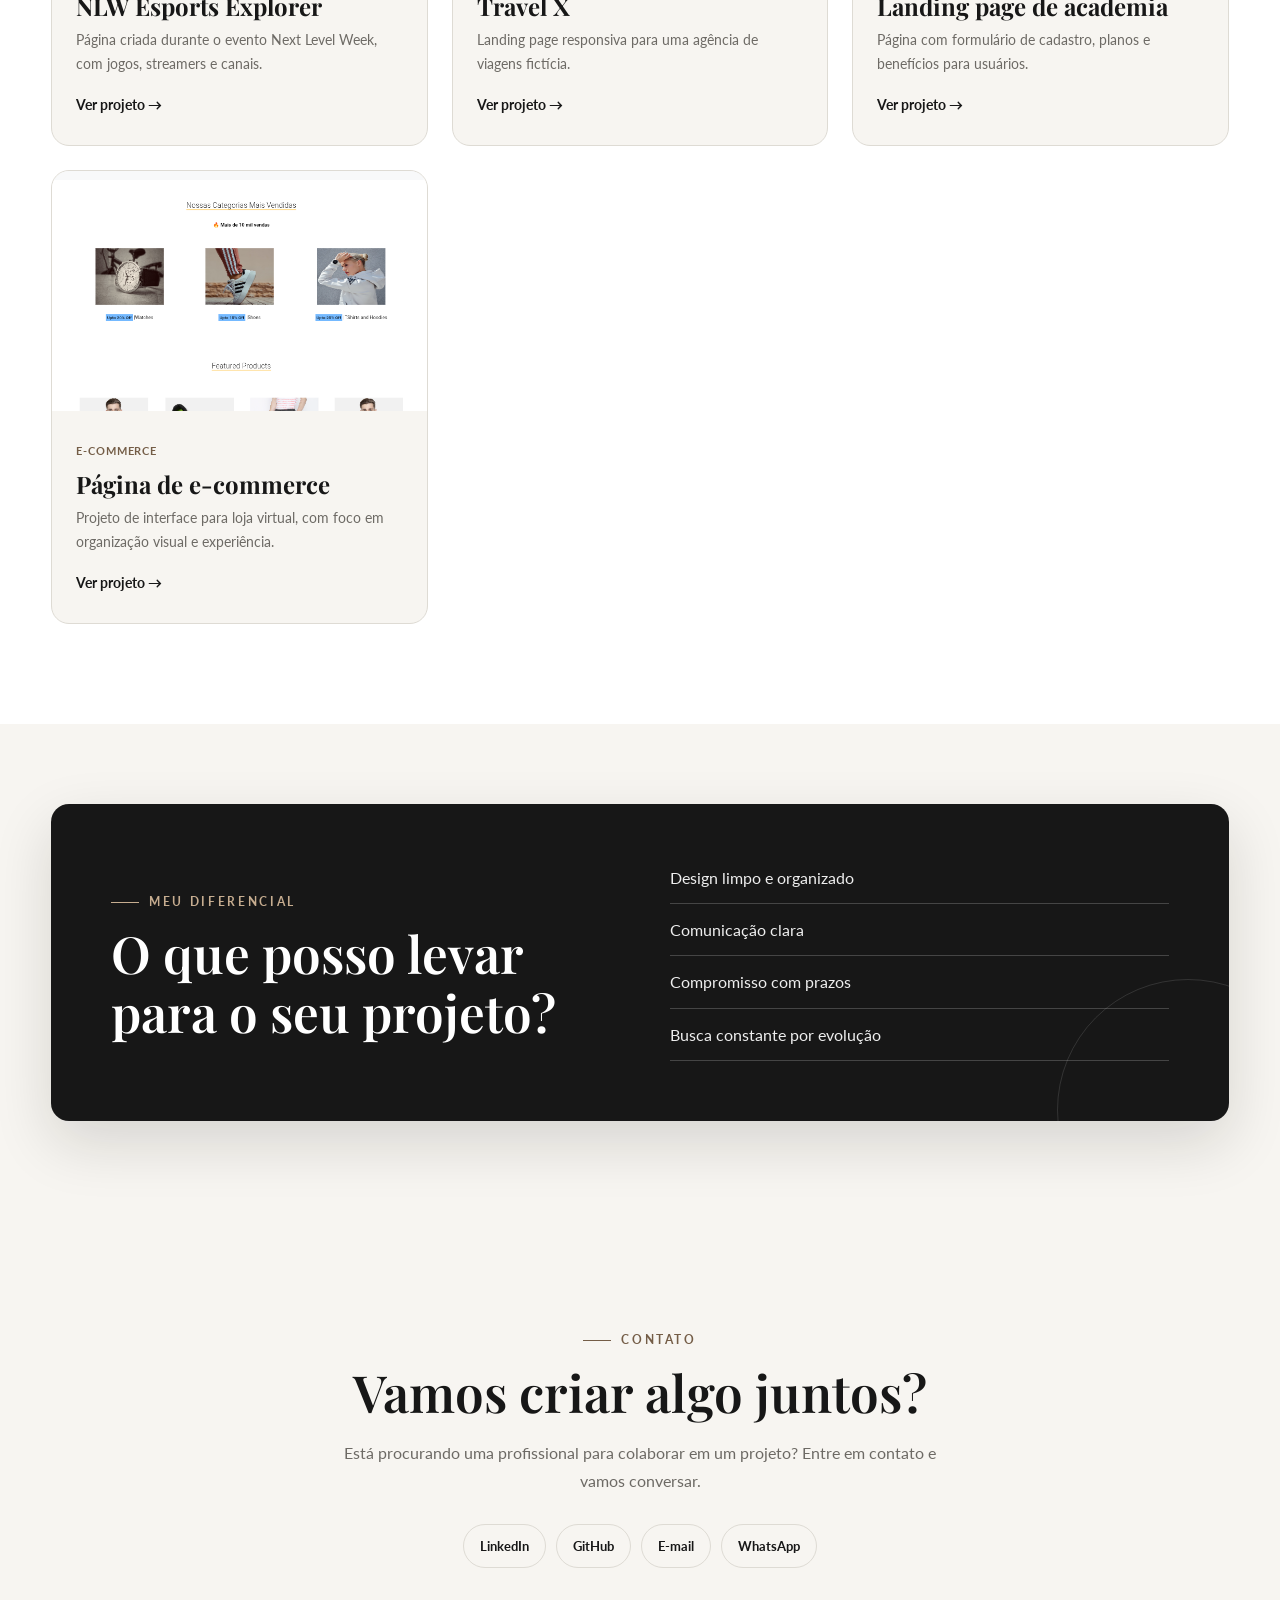
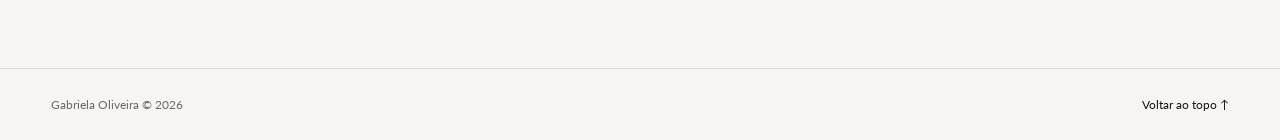
==== commit 9b5992b5: "Add files via upload" ====
--- a/index.html
+++ b/index.html
@@ -157,6 +157,15 @@
               <a href="#" class="project-link">Ver projeto →</a>
             </div>
           </article>
+          <article class="project-card">
+            <img src="   src/previiew.png " alt="Projeto inspirado na interface da Netflix">
+            <div class="project-content">
+              <span>HTML • CSS • Bootstrap</span>
+              <h3>Landing page de pizzaria italiana</h3>
+              <p> A landing page Sabor da Itália foi desenvolvida para apresentar o cardápio, destaques, avaliações de clientes e diferenciais competitivos de uma pizzaria artesanal fictícia. .</p>
+              <a href="#" class="project-link">Ver projeto →</a>
+            </div>
+          </article>
 
           <article class="project-card">
             <img src="src/Previewnlw.png" alt="Projeto NLW Esports Explorer">
@@ -174,7 +183,7 @@
               <span>HTML5 • CSS3</span>
               <h3>Travel X</h3>
               <p>Landing page responsiva para uma agência de viagens fictícia.</p>
-              <a href=" https://gabi-oli.github.io/Projeto---Ag-ncia-de-viagens-/  " target="_blank" rel="noopener noreferrer" class="project-link">Ver projeto →</a>
+              <a href="#" target="_blank" rel="noopener noreferrer" class="project-link">Ver projeto →</a>
             </div>
           </article>
 
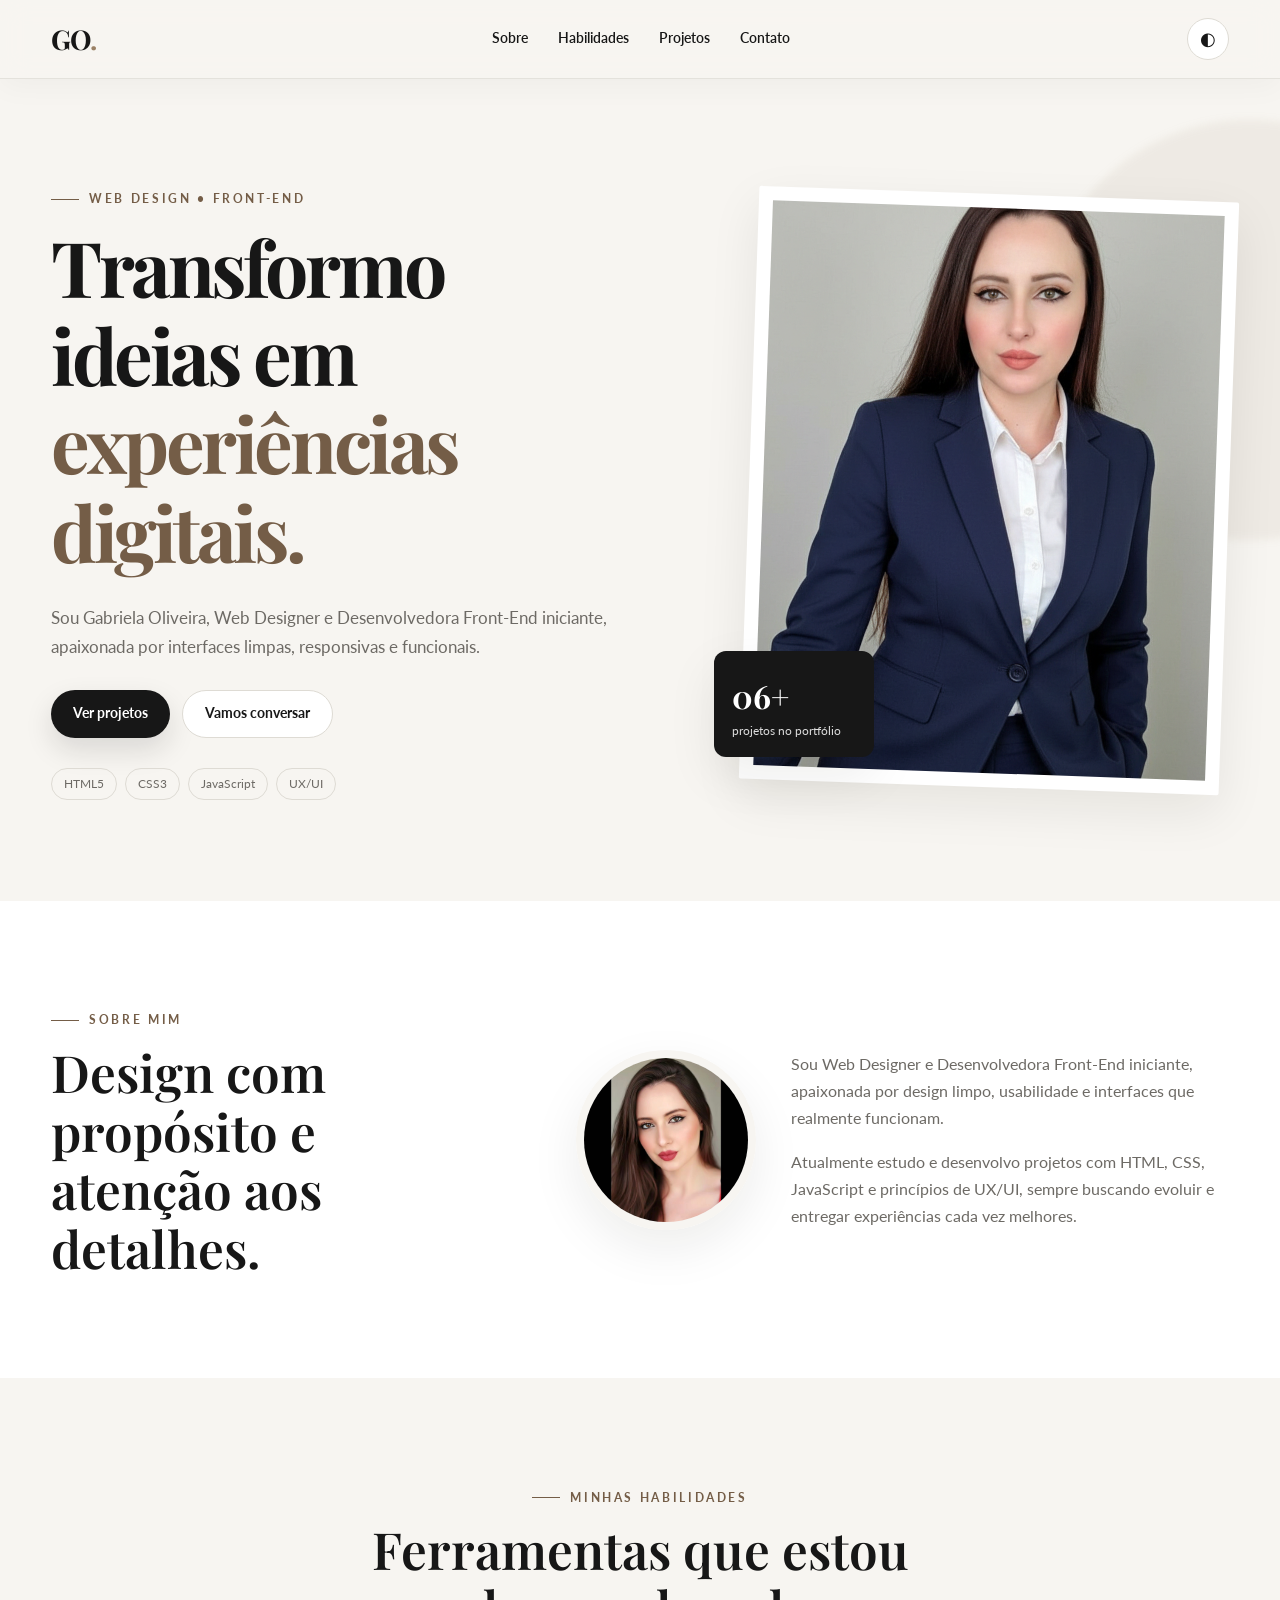
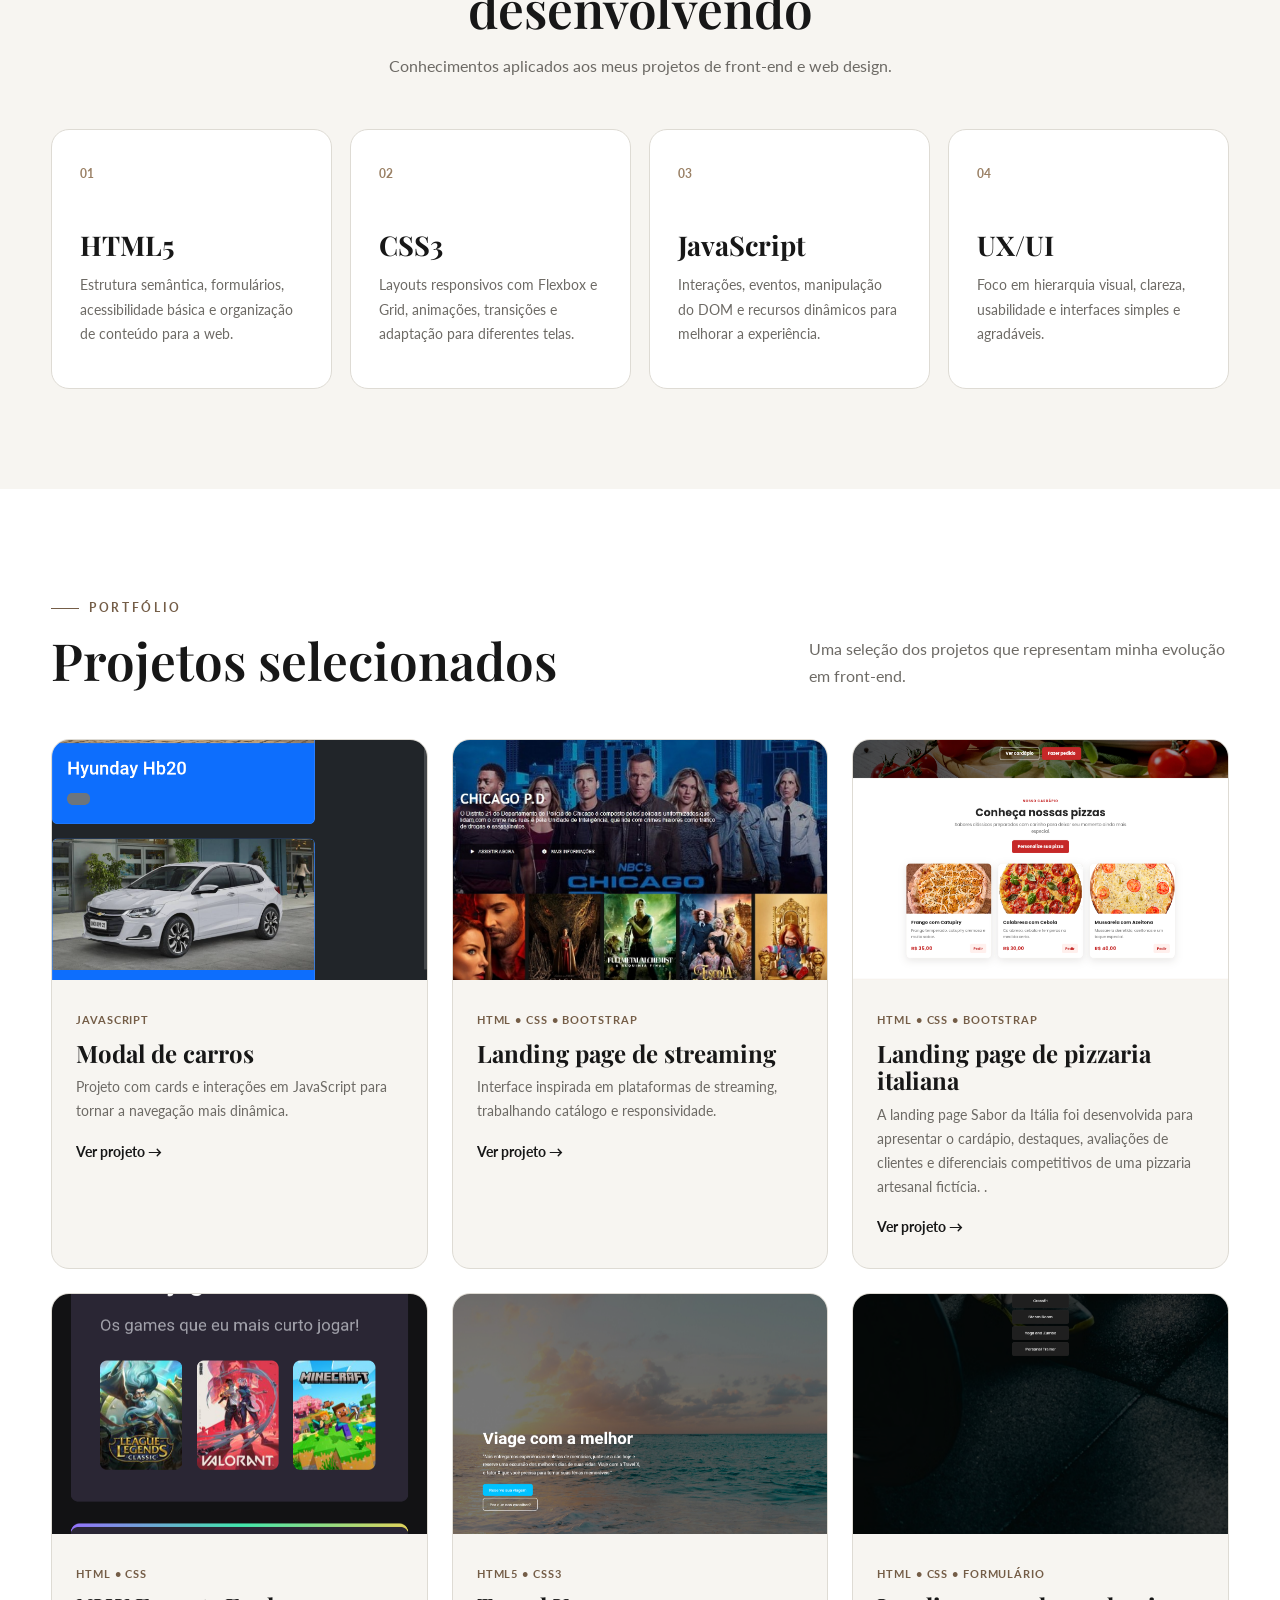
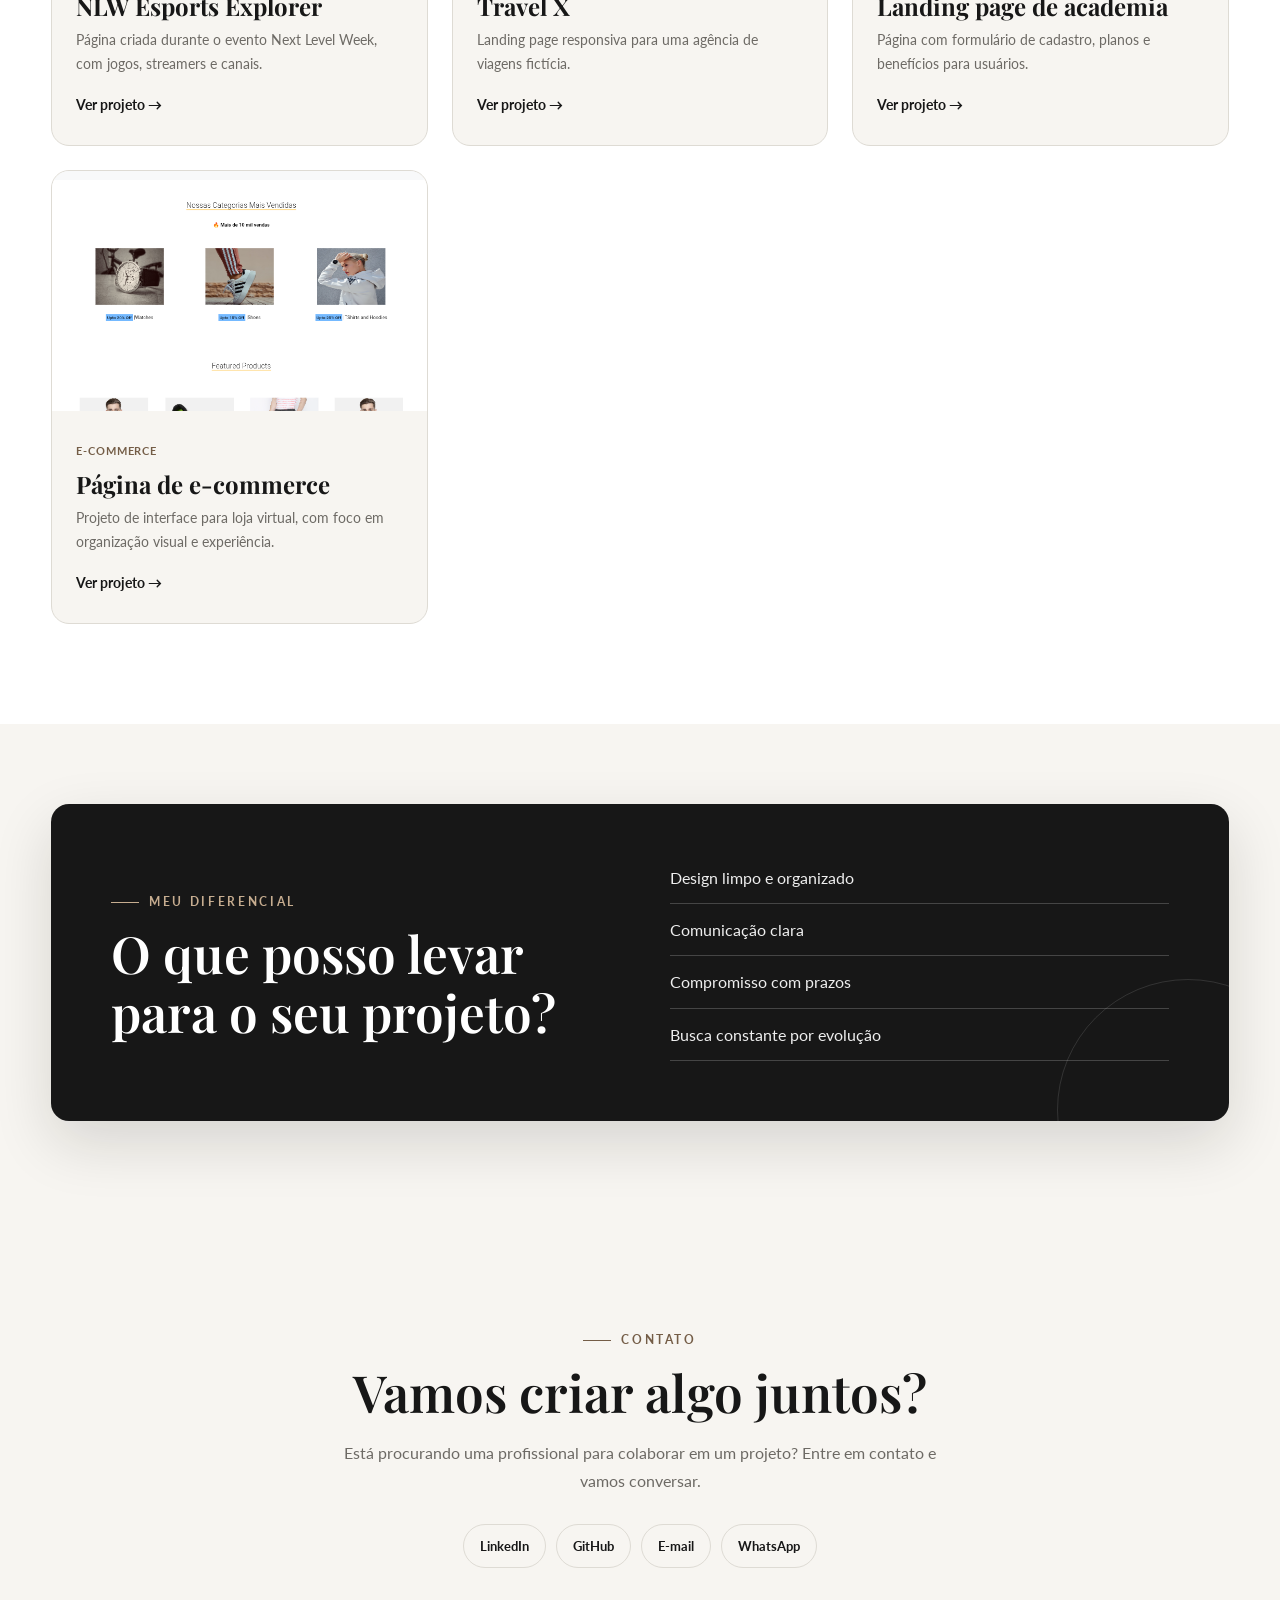
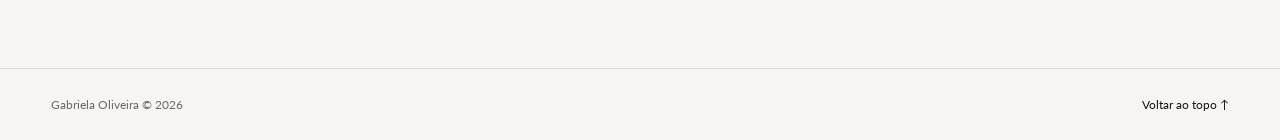
==== commit 6c91871c: "Update project link to point to live demo" ====
--- a/index.html
+++ b/index.html
@@ -154,7 +154,7 @@
               <span>HTML • CSS • Bootstrap</span>
               <h3>Landing page de streaming</h3>
               <p>Interface inspirada em plataformas de streaming, trabalhando catálogo e responsividade.</p>
-              <a href="#" class="project-link">Ver projeto →</a>
+              <a href=" https://gabi-oli.github.io/landingpage-pizzaria/" class="project-link">Ver projeto →</a>
             </div>
           </article>
           <article class="project-card">
